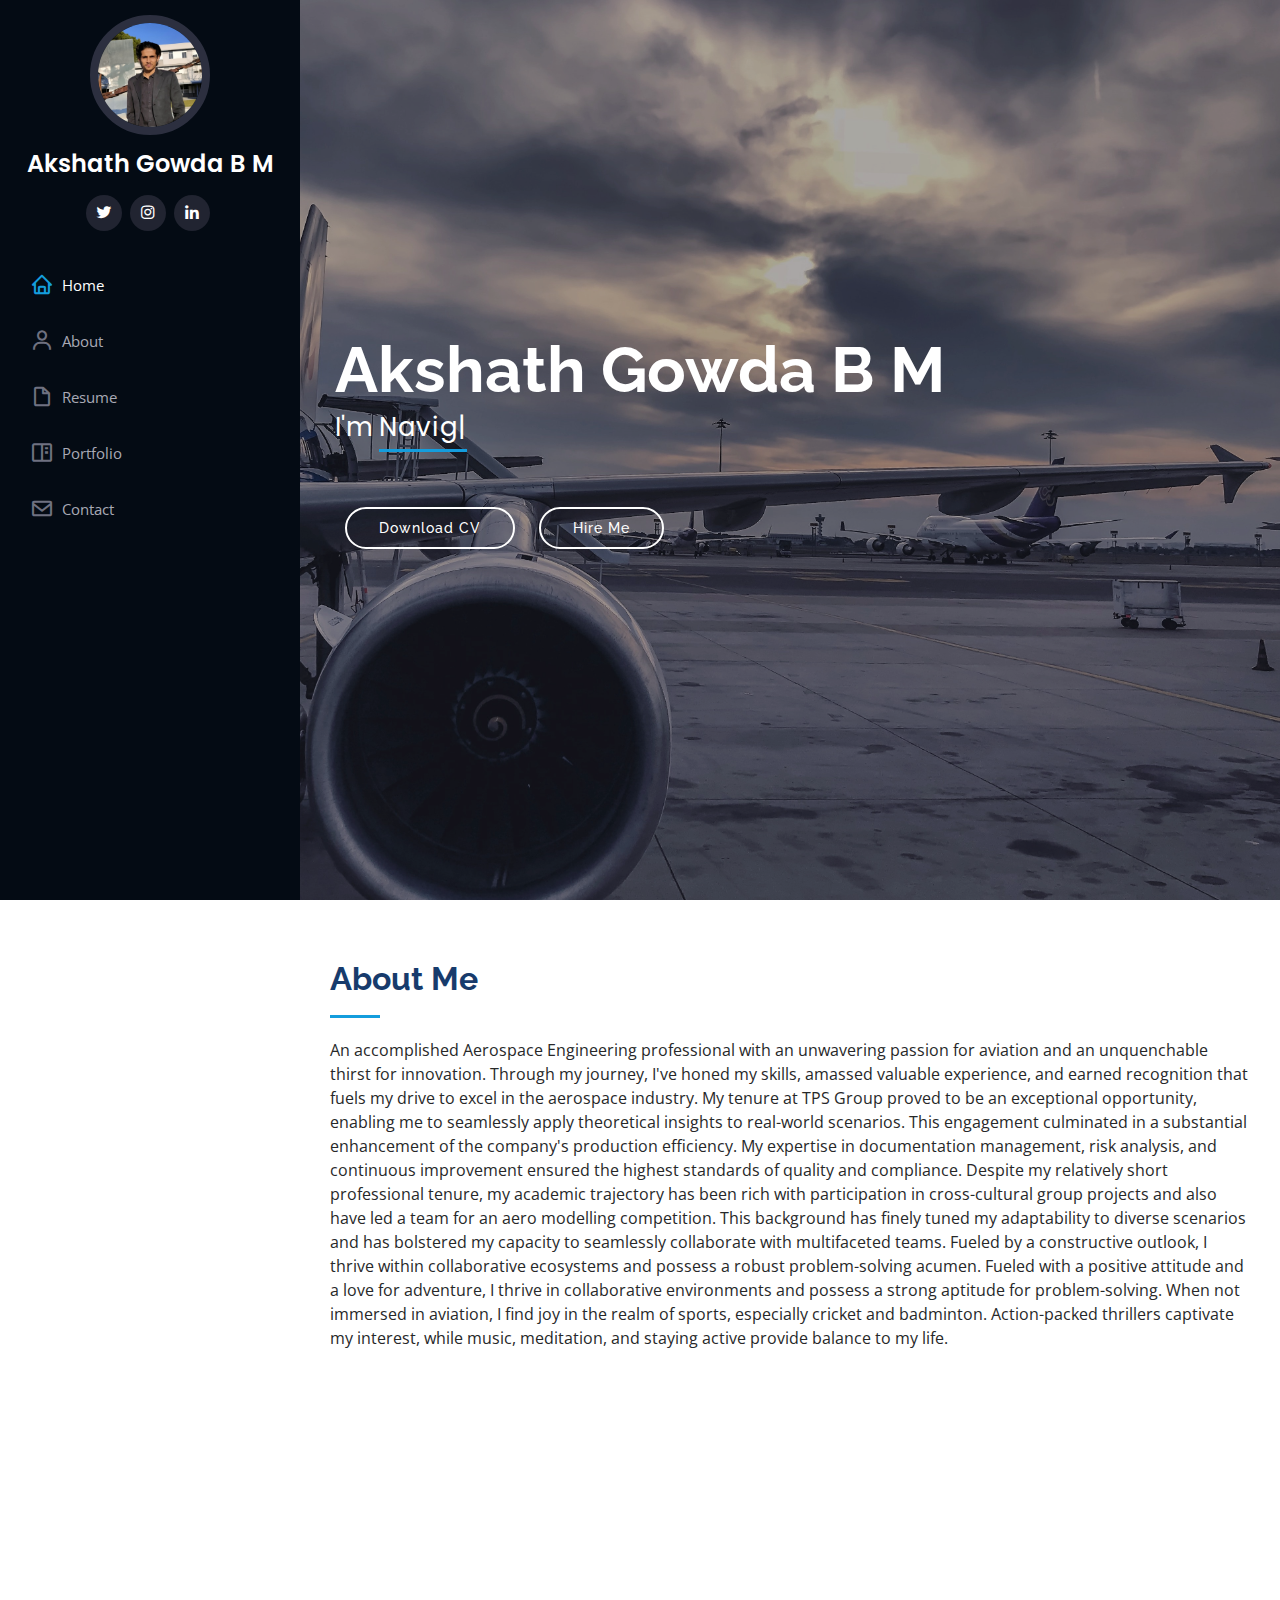
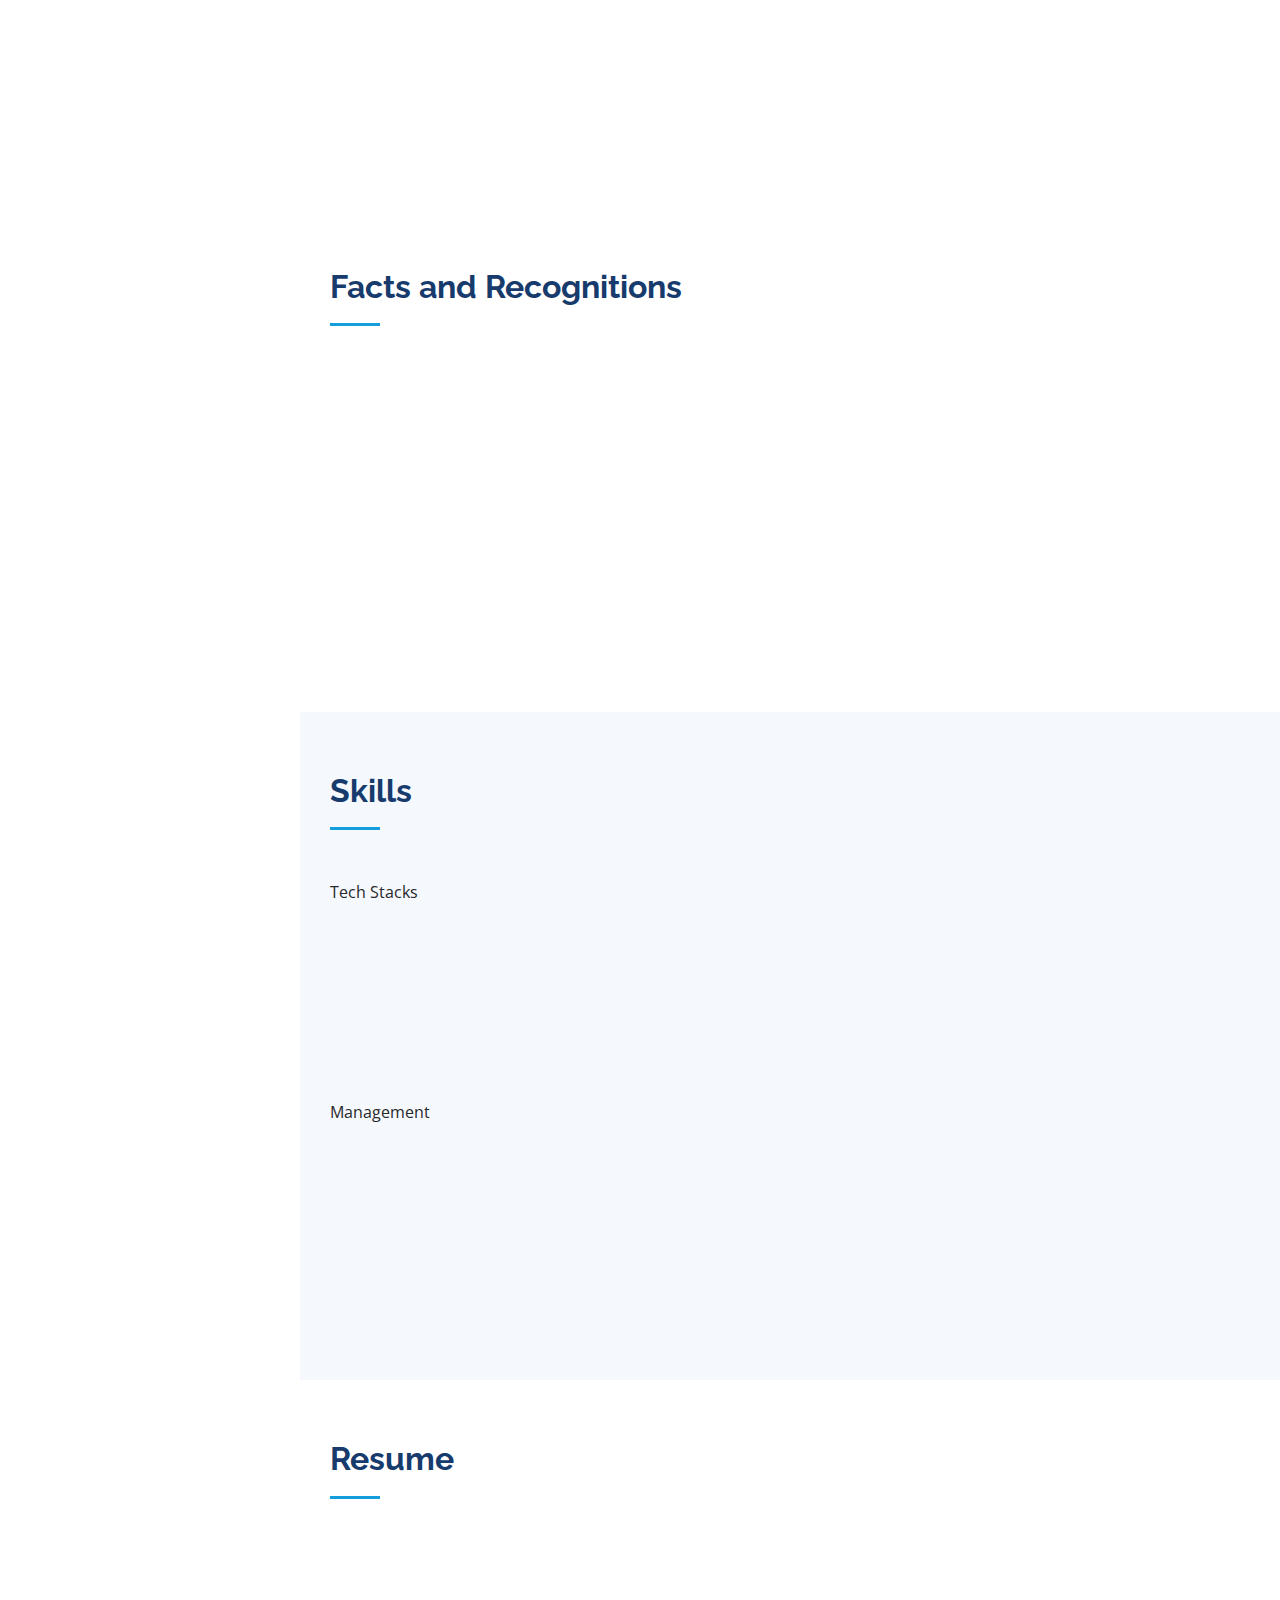
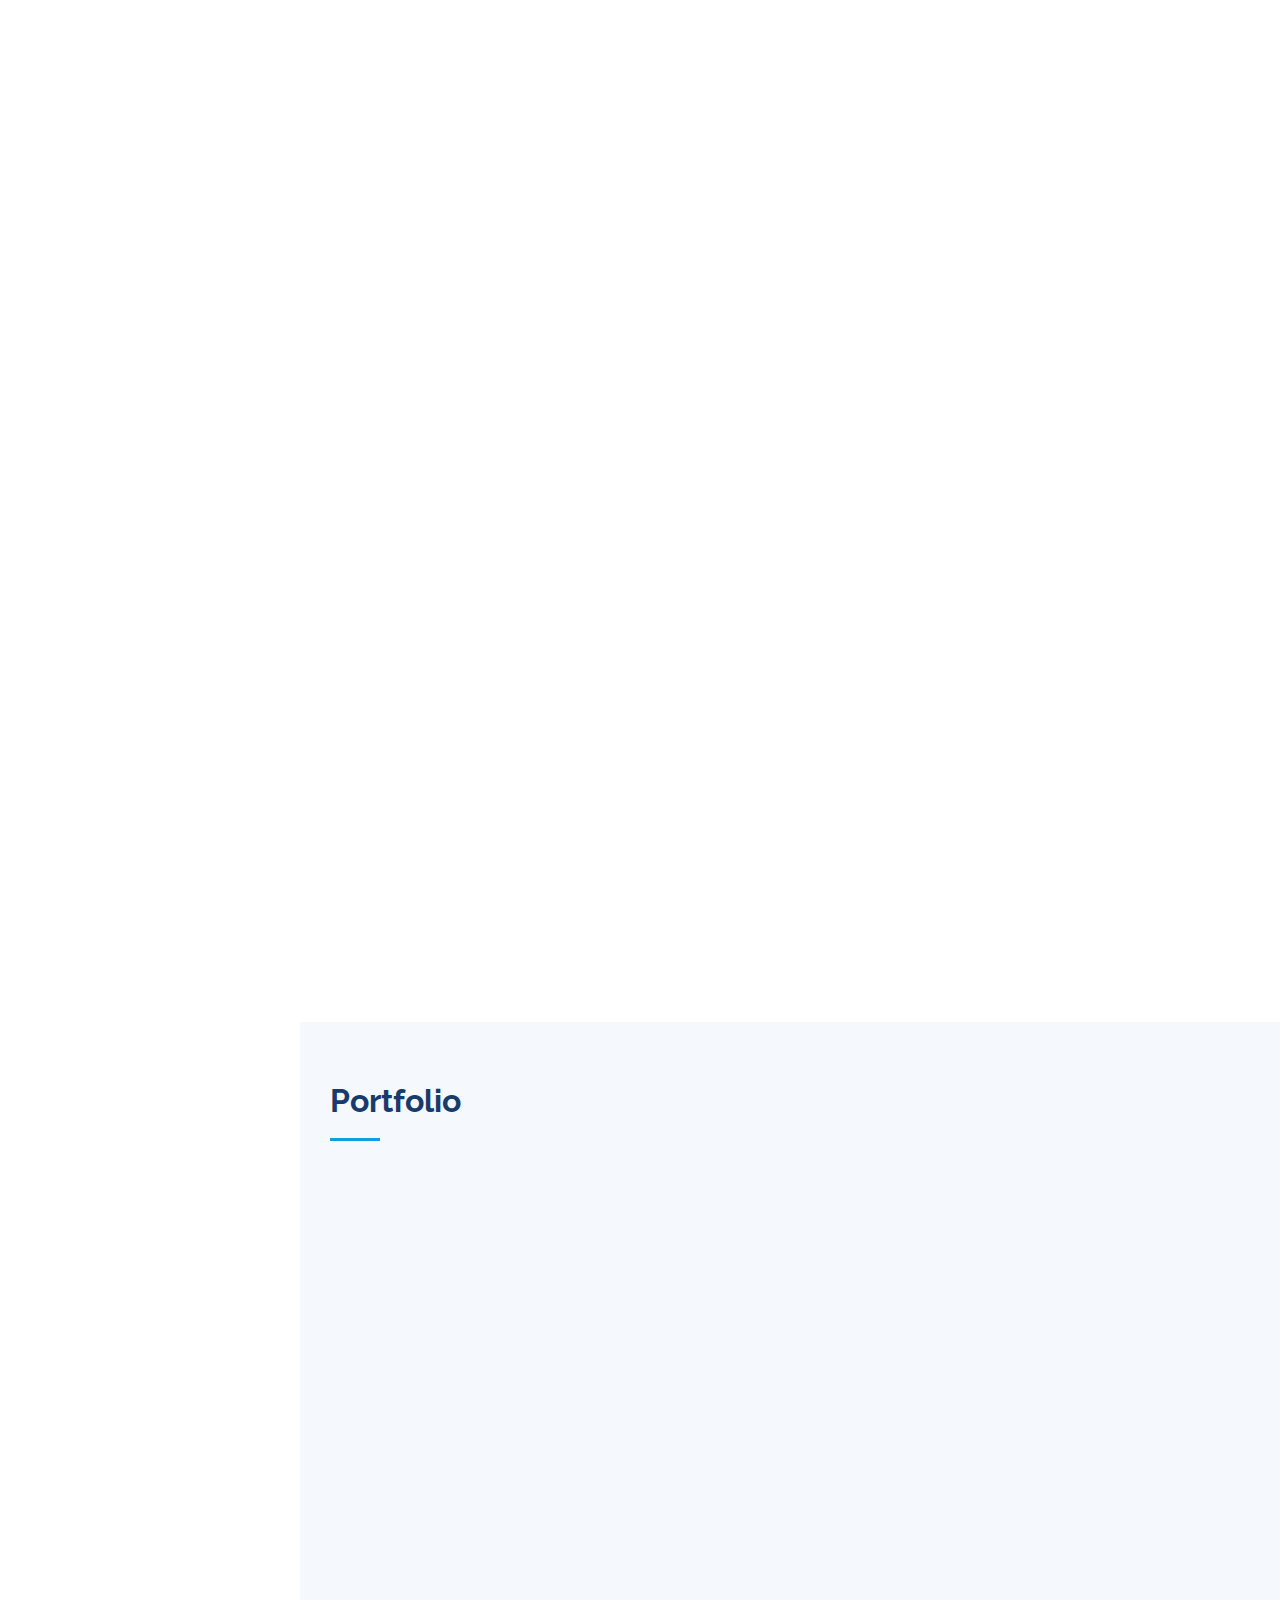
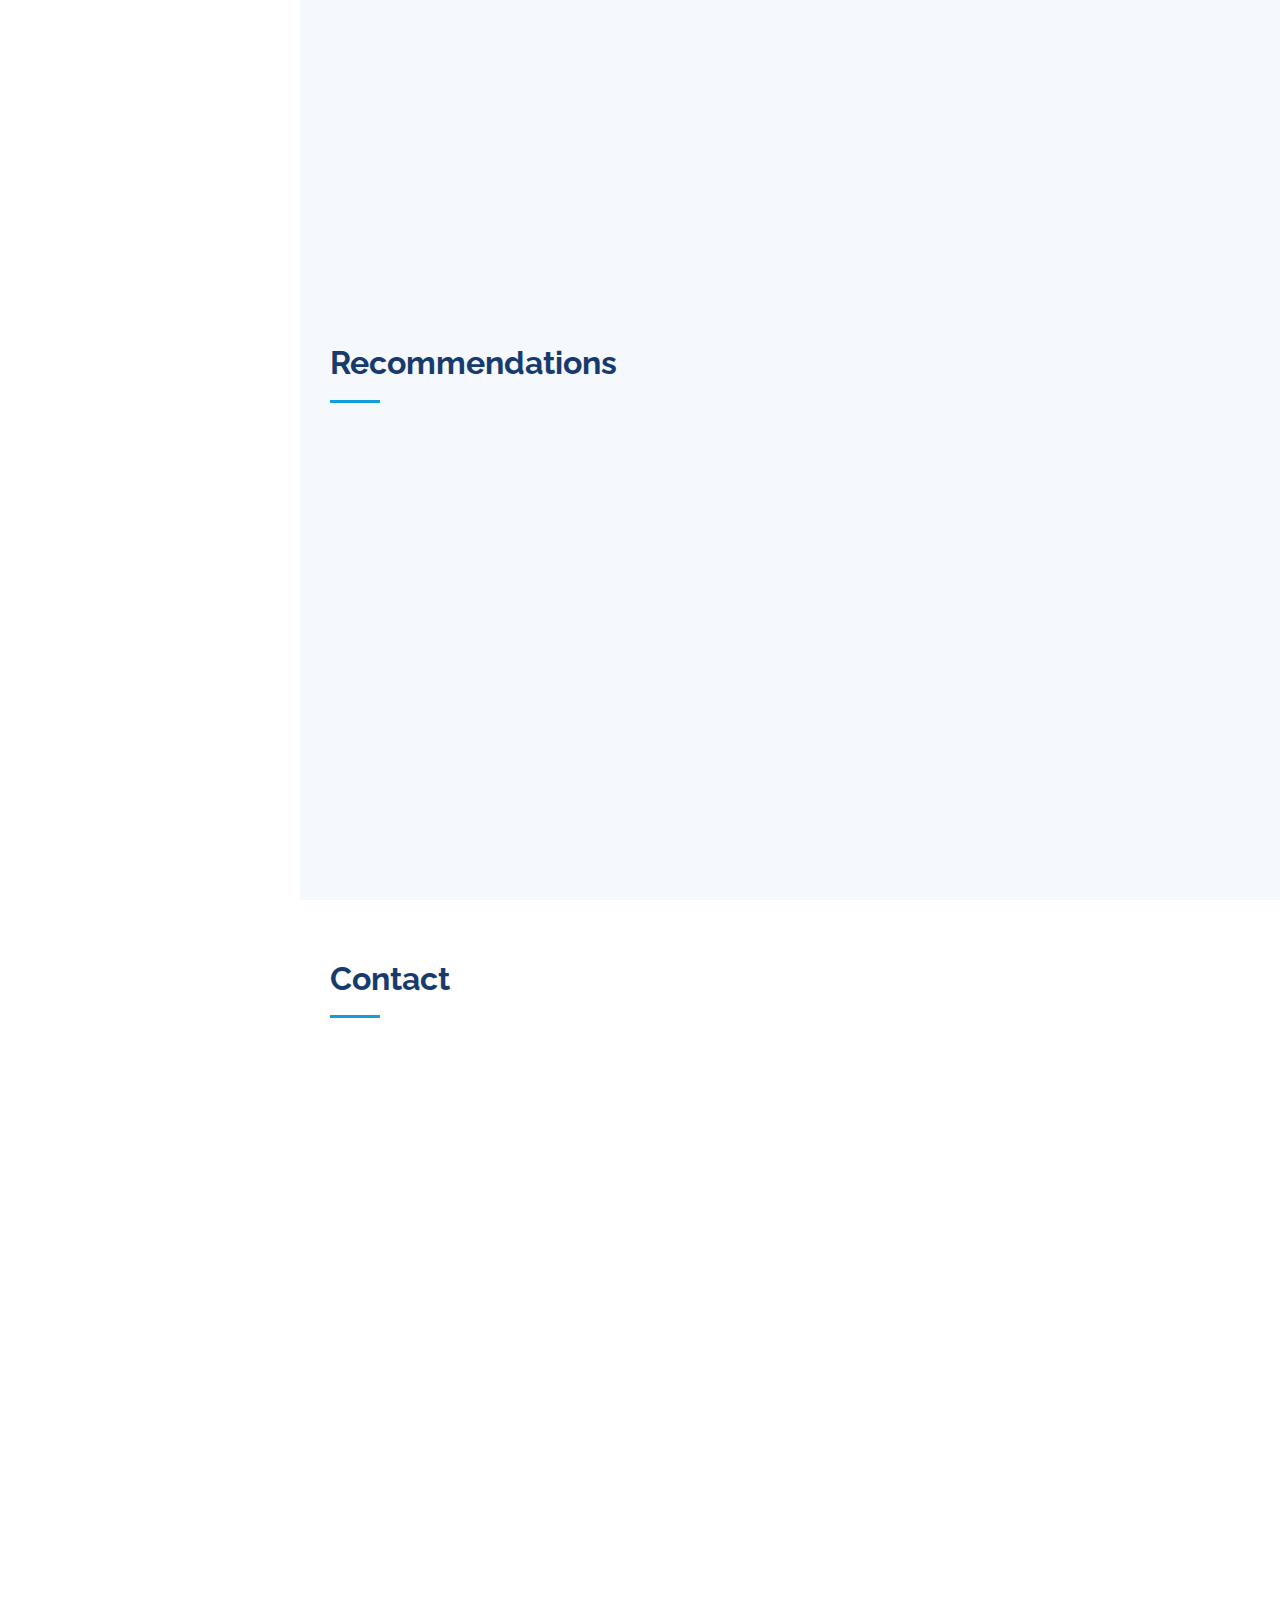
==== index.html @ 52403d77 "initial commit V1.0" ====
<!DOCTYPE html>
<html lang="en">

<head>
  <meta charset="utf-8">
  <meta content="width=device-width, initial-scale=1.0" name="viewport">

  <title>Portfolio- Index</title>
  <meta content="" name="description">
  <meta content="" name="keywords">

  <!-- Favicons -->
  <link href="assets/img/favicon.png" rel="icon">
  <link href="assets/img/apple-touch-icon.png" rel="apple-touch-icon">

  <!-- Google Fonts -->
  <link href="https://fonts.googleapis.com/css?family=Open+Sans:300,300i,400,400i,600,600i,700,700i|Raleway:300,300i,400,400i,500,500i,600,600i,700,700i|Poppins:300,300i,400,400i,500,500i,600,600i,700,700i" rel="stylesheet">

  <!-- Vendor CSS Files -->
  <link href="assets/vendor/aos/aos.css" rel="stylesheet">
  <link href="assets/vendor/bootstrap/css/bootstrap.min.css" rel="stylesheet">
  <link href="assets/vendor/bootstrap-icons/bootstrap-icons.css" rel="stylesheet">
  <link href="assets/vendor/boxicons/css/boxicons.min.css" rel="stylesheet">
  <link href="assets/vendor/glightbox/css/glightbox.min.css" rel="stylesheet">
  <link href="assets/vendor/swiper/swiper-bundle.min.css" rel="stylesheet">

  <!-- Template Main CSS File -->
  <link href="assets/css/style.css" rel="stylesheet">

  <!-- =======================================================
  * Template Name: iPortfolio
  * Updated: Jul 27 2023 with Bootstrap v5.3.1
  * Template URL: https://bootstrapmade.com/iportfolio-bootstrap-portfolio-websites-template/
  * Author: BootstrapMade.com
  * License: https://bootstrapmade.com/license/
  ======================================================== -->
</head>

<body>

  <!-- ======= Mobile nav toggle button ======= -->
  <i class="bi bi-list mobile-nav-toggle d-xl-none"></i>

  <!-- ======= Header ======= -->
  <header id="header">
    <div class="d-flex flex-column">

      <div class="profile">
        <img src="assets/img/profile-img.jpg" alt="" class="img-fluid rounded-circle">
        <h1 class="text-light"><a href="index.html">Akshath Gowda B M</a></h1>
        <div class="social-links mt-3 text-center">
          <a href="https://twitter.com/AkshathBm?t=vhSZ04j5Y6ENeAs8-fcdGQ&s=08" class="twitter"><i class="bx bxl-twitter"></i></a>
          <!-- <a href="#" class="facebook"><i class="bx bxl-facebook"></i></a> -->
          <a href="https://instagram.com/akshath_gowda.b.m?utm_source=qr&igshid=MzNlNGNkZWQ4Mg%3D%3D" class="instagram"><i class="bx bxl-instagram"></i></a>
          <!-- <a href="#" class="google-plus"><i class="bx bxl-skype"></i></a> -->
          <a href="https://www.linkedin.com/in/akshath-gowda-banugundi-manjunatha/" class="linkedin"><i class="bx bxl-linkedin"></i></a>
        </div>
      </div>

      <nav id="navbar" class="nav-menu navbar">
        <ul>
          <li><a href="#hero" class="nav-link scrollto active"><i class="bx bx-home"></i> <span>Home</span></a></li>
          <li><a href="#about" class="nav-link scrollto"><i class="bx bx-user"></i> <span>About</span></a></li>
          <li><a href="#resume" class="nav-link scrollto"><i class="bx bx-file-blank"></i> <span>Resume</span></a></li>
          <li><a href="#portfolio" class="nav-link scrollto"><i class="bx bx-book-content"></i> <span>Portfolio</span></a></li>
          <!-- <li><a href="#services" class="nav-link scrollto"><i class="bx bx-server"></i> <span>Services</span></a></li> -->
          <li><a href="#contact" class="nav-link scrollto"><i class="bx bx-envelope"></i> <span>Contact</span></a></li>
        </ul>
      </nav><!-- .nav-menu -->
    </div>
  </header><!-- End Header -->

  <!-- ======= Hero Section ======= -->
  <section id="hero" class="d-flex flex-column justify-content-center align-items-center">
    <div class="hero-container" data-aos="fade-in">
      <h1>Akshath Gowda B M</h1>
      <p>I'm <span class="typed" data-typed-items="Navigating the Skies of Aerospace Excellence"></span></p>
      <a href="#contact" class="about-btn scrollto">Download CV</a> <a href="#contact" class="about-btn scrollto">Hire Me</a> 
    </div>
  </section><!-- End Hero -->

  <main id="main">

    <!-- ======= About Section ======= -->
    <section id="about" class="about">
      <div class="container">

        <div class="section-title">
          <h2>About Me</h2>
          <p>An accomplished Aerospace Engineering professional with an unwavering passion for aviation and an unquenchable thirst for innovation. Through my journey, I've honed my skills, amassed valuable experience, and earned recognition that fuels my drive to excel in the aerospace industry.
My tenure at TPS Group proved to be an exceptional opportunity, enabling me to seamlessly apply theoretical insights to real-world scenarios. This engagement culminated in a substantial enhancement of the company's production efficiency. My expertise in documentation management, risk analysis, and continuous improvement ensured the highest standards of quality and compliance.
Despite my relatively short professional tenure, my academic trajectory has been rich with participation in cross-cultural group projects and also have led a team for an aero modelling competition. This background has finely tuned my adaptability to diverse scenarios and has bolstered my capacity to seamlessly collaborate with multifaceted teams. 
Fueled by a constructive outlook, I thrive within collaborative ecosystems and possess a robust problem-solving acumen. 
Fueled with a positive attitude and a love for adventure, I thrive in collaborative environments and possess a strong aptitude for problem-solving. When not immersed in aviation, I find joy in the realm of sports, especially cricket and badminton. Action-packed thrillers captivate my interest, while music, meditation, and staying active provide balance to my life. 
</p>
        </div>

        <div class="row">
          <div class="col-lg-4" data-aos="fade-right">
            <img src="assets/img/profile-img.jpg" class="img-fluid" alt="">
          </div>
          <div class="col-lg-8 pt-4 pt-lg-0 content" data-aos="fade-left">
            <h3>Personal Details.</h3>
            <p class="fst-italic">

            </p>
            <div class="row">
              <div class="col-lg-6">
                <ul>
                  <li><i class="bi bi-chevron-right"></i> <strong>Birthday:</strong> <span>18/08/1997</span></li>
                  <li><i class="bi bi-chevron-right"></i> <strong>LinkedIn:</strong> <span>https://www.linkedin.com/in/akshath-gowda-banugundi-manjunatha/</span></li>
                  <li><i class="bi bi-chevron-right"></i> <strong>Phone:</strong> <span>+33 (0)603823259,+91 9663110053 </span></li>
                  <li><i class="bi bi-chevron-right"></i> <strong>City:</strong> <span>Toulouse, France</span></li>
                </ul>
              </div>
              <div class="col-lg-6">
                <ul>
                  <li><i class="bi bi-chevron-right"></i> <strong>Age:</strong> <span>26</span></li>
                  <li><i class="bi bi-chevron-right"></i> <strong>Degree:</strong> <span>Masters – International Air Transport Operations Management</span></li>
                  <li><i class="bi bi-chevron-right"></i> <strong>Email:</strong> <span>Akshath.gowda18@gmail.com</span></li>
                  <li><i class="bi bi-chevron-right"></i> <strong>Looking for openings:</strong> <span>Available</span></li>
                </ul>
              </div>
            </div>
            <p>
              I'm excited to connect with fellow aviation enthusiasts, innovators, and collaborators. Let's embark on a journey to explore opportunities, share insights, and navigate the limitless skies of aerospace excellence together. Feel free to reach out – I'm eager to connect and discover the possibilities!
            </p>
          </div>
        </div>

      </div>
    </section><!-- End About Section -->

    <!-- ======= Facts Section ======= -->
    <section id="facts" class="facts">
      <div class="container">

        <div class="section-title">
          <h2>Facts and Recognitions</h2>
          <!-- <p>Magnam dolores commodi suscipit. Necessitatibus eius consequatur ex aliquid fuga eum quidem. Sit sint consectetur velit. Quisquam quos quisquam cupiditate. Et nemo qui impedit suscipit alias ea. Quia fugiat sit in iste officiis commodi quidem hic quas.</p> -->
        </div>

        <div class="row no-gutters">

          <div class="col-lg-3 col-md-6 d-md-flex align-items-md-stretch" data-aos="fade-up">
            <div class="count-box">
              <!-- <i class="bi bi-emoji-smile"></i> -->
              <!-- <span data-purecounter-start=" " data-purecounter-end=" " data-purecounter-duration="1" class="purecounter"></span> -->
              <p> Participated in <strong>2</strong> aeromodelling competitions</p>
            </div>
          </div>

          <div class="col-lg-3 col-md-6 d-md-flex align-items-md-stretch" data-aos="fade-up" data-aos-delay="100">
            <div class="count-box">
              <!-- <i class="bi bi-journal-richtext"></i> -->
              <!-- <span data-purecounter-start="0" data-purecounter-end="521" data-purecounter-duration="1" class="purecounter"></span> -->
              <p>The <strong>first team</strong> in our university to build and fly an IC engine powered RC plane conducted by SAE INDIA Bangalore Section</p>
            </div>
          </div>

          <div class="col-lg-3 col-md-6 d-md-flex align-items-md-stretch" data-aos="fade-up" data-aos-delay="200">
            <div class="count-box">
              <!-- <i class="bi bi-headset"></i> -->
              <!-- <span data-purecounter-start="0" data-purecounter-end="1453" data-purecounter-duration="1" class="purecounter"></span> -->
              <p><strong>GIFAS-ENAC</strong> Scholarship Awardee</p>
            </div>
          </div>

          <div class="col-lg-3 col-md-6 d-md-flex align-items-md-stretch" data-aos="fade-up" data-aos-delay="300">
            <div class="count-box">
              <!-- <i class="bi bi-people"></i> -->
              <!-- <span data-purecounter-start="0" data-purecounter-end="32" data-purecounter-duration="1" class="purecounter"></span> -->
              <p>Member of <strong>SAE Club</strong> , Bangalore section.</p>
            </div>
          </div>

        </div>

      </div>
    </section><!-- End Facts Section -->

    <!-- ======= Skills Section ======= -->
    <section id="skills" class="skills section-bg">
      <div class="container">

        <div class="section-title">
          <h2>Skills</h2>
          <!-- <p>Magnam dolores commodi suscipit. Necessitatibus eius consequatur ex aliquid fuga eum quidem. Sit sint consectetur velit. Quisquam quos quisquam cupiditate. Et nemo qui impedit suscipit alias ea. Quia fugiat sit in iste officiis commodi quidem hic quas.</p> -->
        </div>

        <div class="row skills-content">
          <p>Tech Stacks</p>

          <div class="col-lg-6" data-aos="fade-up">

            <div class="progress">
              <span class="skill">MS Office & Excel  <i class="val">100%</i></span>
              <div class="progress-bar-wrap">
                <div class="progress-bar" role="progressbar" aria-valuenow="100" aria-valuemin="0" aria-valuemax="100"></div>
              </div>
            </div>

            <div class="progress">
              <span class="skill">SQL  <i class="val">75%</i></span>
              <div class="progress-bar-wrap">
                <div class="progress-bar" role="progressbar" aria-valuenow="75" aria-valuemin="0" aria-valuemax="100"></div>
              </div>
            </div>

            <div class="progress">
              <span class="skill">Jira  <i class="val">75%</i></span>
              <div class="progress-bar-wrap">
                <div class="progress-bar" role="progressbar" aria-valuenow="75" aria-valuemin="0" aria-valuemax="100"></div>
              </div>
            </div>
            

          </div>

          <div class="col-lg-6" data-aos="fade-up" data-aos-delay="100">

            <div class="progress">
              <span class="skill">Catia V5  <i class="val">80%</i></span>
              <div class="progress-bar-wrap">
                <div class="progress-bar" role="progressbar" aria-valuenow="80" aria-valuemin="0" aria-valuemax="100"></div>
              </div>
            </div>

            <div class="progress">
              <span class="skill">Power BI  <i class="val">75%</i></span>
              <div class="progress-bar-wrap">
                <div class="progress-bar" role="progressbar" aria-valuenow="75" aria-valuemin="0" aria-valuemax="100"></div>
              </div>
            </div>

            <div class="progress">
              <span class="skill">G Suite <i class="val">80%</i></span>
              <div class="progress-bar-wrap">
                <div class="progress-bar" role="progressbar" aria-valuenow="80" aria-valuemin="0" aria-valuemax="100"></div>
              </div>
            </div>

          </div>

        </div>
        <div class="row skills-content">
          <p>Management</p>
          <div class="col-lg-6" data-aos="fade-up" data-aos-delay="100">
          <div class="progress">
            <span class="skill">Production Management  <i class="val">80%</i></span>
            <div class="progress-bar-wrap">
              <div class="progress-bar" role="progressbar" aria-valuenow="80" aria-valuemin="0" aria-valuemax="100"></div>
            </div>
          </div>

          <div class="progress">
            <span class="skill">Project Management   <i class="val">75%</i></span>
            <div class="progress-bar-wrap">
              <div class="progress-bar" role="progressbar" aria-valuenow="75" aria-valuemin="0" aria-valuemax="100"></div>
            </div>
          </div>

          <div class="progress">
            <span class="skill">Quality Management   <i class="val">75%</i></span>
            <div class="progress-bar-wrap">
              <div class="progress-bar" role="progressbar" aria-valuenow="75" aria-valuemin="0" aria-valuemax="100"></div>
            </div>
          </div>
        </div>
          <div class="col-lg-6" data-aos="fade-up" data-aos-delay="100">

            <div class="progress">
              <span class="skill">Teamwork & leadership   <i class="val">80%</i></span>
              <div class="progress-bar-wrap">
                <div class="progress-bar" role="progressbar" aria-valuenow="80" aria-valuemin="0" aria-valuemax="100"></div>
              </div>
            </div>

            <div class="progress">
              <span class="skill">Time management  <i class="val">75%</i></span>
              <div class="progress-bar-wrap">
                <div class="progress-bar" role="progressbar" aria-valuenow="75" aria-valuemin="0" aria-valuemax="100"></div>
              </div>
            </div>

            <div class="progress">
              <span class="skill">Adaptable  <i class="val">80%</i></span>
              <div class="progress-bar-wrap">
                <div class="progress-bar" role="progressbar" aria-valuenow="80" aria-valuemin="0" aria-valuemax="100"></div>
              </div>
            </div>

          </div>


        </div>


      </div>
    </section><!-- End Skills Section -->

    <!-- ======= Resume Section ======= -->
    <section id="resume" class="resume">
      <div class="container">

        <div class="section-title">
          <h2>Resume</h2>
          <!-- <p>Magnam dolores commodi suscipit. Necessitatibus eius consequatur ex aliquid fuga eum quidem. Sit sint consectetur velit. Quisquam quos quisquam cupiditate. Et nemo qui impedit suscipit alias ea. Quia fugiat sit in iste officiis commodi quidem hic quas.</p> -->
        </div>

        <div class="row">
          <div class="col-lg-6" data-aos="fade-up">
            <h3 class="resume-title">Sumary</h3>
            <div class="resume-item pb-0">
              <h4>Akshath Gowda B M</h4>
              <p><em>Enthusiastic Aerospace Engineering professional with a focus on air transport operations management and aircraft certification. Actively looking for a permanent role starting immediately in the domain of Aviation at an airline or aviation organization.</em></p>
              <ul>
                <li>Toulouse, France</li>
                <li>+33 (0)603823259,+91 9663110053</li>
                <li>Akshath.gowda18@gmail.com</li>
              </ul>
            </div>

            <h3 class="resume-title">Education</h3>
            <div class="resume-item">
              <h4>MSc in International Air Transport Operations Management </h4>
              <h5>10/2020 - 04/2023</h5>
              <p><em>École Nationale de L'Aviation Civile , Toulouse, France</em></p>
              <p>Aircraft Certiﬁcation,Airline Strategy,Flight Operations & Optimization,Airline Strategy,Project Management,Airline Quality Maintenance,Air Transport Economics and Finance  </p>
            </div>
            <div class="resume-item">
              <h4>Bachelor of Technology in Aerospace Engineering </h4>
              <h5>08/2015 - 06/2019</h5>
              <p><em>Jain University, India</em></p>
              <!-- <p>Qui deserunt veniam. Et sed aliquam labore tempore sed quisquam iusto autem sit. Ea vero voluptatum qui ut dignissimos deleniti nerada porti sand markend</p> -->
            </div>
           
          </div>
          <div class="col-lg-6" data-aos="fade-up" data-aos-delay="100">
            <h3 class="resume-title">Professional Experience</h3>
            <div class="resume-item">
              <h4>Production & Logistics intern (POA IT.21G.0069 - EASA part 21G) </h4>
              <h5>09/2022 - 03/2023</h5>
              <p><em>TPS Group,Biella, Italy </em></p>
              <p><em>Skills:  Documentation Management, Continuous Improvement, Compliance Monitoring, Risk Analysis.  </em></p>
              <ul>
                <li>Developed the production process dossier for adding 2 new production process, for improving the operational capability of the Production Organization. </li>
                <li>Improved the workﬂow eﬃciency of the production documents by more than 30% for better traceability of the work done on the product. </li>
                <li>Performed the First Article Inspection (FAI) to ensure the products meet the required quality standards (Quality Inspection). </li>
                <li>Development of production technical documents (Job card, Work order, Production order). Preparation of product release certiﬁcate (Declaration of Conformity, EASA Form 1). </li>
              </ul>
            </div>
            <div class="resume-item">
              <h4>Apprenticeship on ALH Structural Assembly </h4>
              <h5>2017 - 2018</h5>
              <p><em>Hindustan Aeronautics Limited (HAL), Bangalore, India </em></p>
              <p><em>Skills:  Structural assembly, Time Management, Engineering drawing.   </em></p>
              <ul>
                <li>Performed the assembly of helicopter components including riveting, drilling, and bonding of various panels. </li>
                <li>Worked with diﬀerent types of fasteners using special instruments and pneumatic tools. </li>
                <!-- <li>Recommended and consulted with clients on the most appropriate graphic design</li> -->
                <!-- <li>Created 4+ design presentations and proposals a month for clients and account managers</li> -->
              </ul>
            </div>
          </div>
        </div>

      </div>
    </section><!-- End Resume Section -->

    <!-- ======= Portfolio Section ======= -->
    <section id="portfolio" class="portfolio section-bg">
      <div class="container">

        <div class="section-title">
          <h2>Portfolio</h2>
          <!-- <p>Magnam dolores commodi suscipit. Necessitatibus eius consequatur ex aliquid fuga eum quidem. Sit sint consectetur velit. Quisquam quos quisquam cupiditate. Et nemo qui impedit suscipit alias ea. Quia fugiat sit in iste officiis commodi quidem hic quas.</p> -->
        </div>

        <div class="row" data-aos="fade-up">
          <div class="col-lg-12 d-flex justify-content-center">
            <ul id="portfolio-flters">
              <li data-filter="*" class="filter-active">All</li>
              <li data-filter=".filter-app">Aircraft Certiﬁcation</li>
              <li data-filter=".filter-card">Airport & Flight Operations Project</li>
              <li data-filter=".filter-web">Project Management</li>
              <li data-filter=".filter-web2">BTech Project</li>
            </ul>
          </div>
        </div>

        <div class="row portfolio-container" data-aos="fade-up" data-aos-delay="100">

          <div class="col-lg-4 col-md-6 portfolio-item filter-app">
            <div class="portfolio-wrap">
              <img src="assets/img/portfolio/portfolio-1.jpg" class="img-fluid" alt="">
              <div class="portfolio-links">
                <a href="assets/img/portfolio/portfolio-1.jpg" data-gallery="portfolioGallery" class="portfolio-lightbox" title="Aircraft Certiﬁcation"><i class="bx bx-plus"></i></a>
                <a href="portfolio-details1.html" title="More Details"><i class="bx bx-link"></i></a>
              </div>
            </div>
          </div>

          <div class="col-lg-4 col-md-6 portfolio-item filter-card">
            <div class="portfolio-wrap">
              <img src="assets/img/portfolio/portfolio-2.jpg" class="img-fluid" alt="">
              <div class="portfolio-links">
                <a href="assets/img/portfolio/portfolio-2.jpg" data-gallery="portfolioGallery" class="portfolio-lightbox" title="Airport & Flight Operations Project"><i class="bx bx-plus"></i></a>
                <a href="portfolio-details2.html" title="More Details"><i class="bx bx-link"></i></a>
              </div>
            </div>
          </div>

          <div class="col-lg-4 col-md-6 portfolio-item filter-card">
            <div class="portfolio-wrap">
              <img src="assets/img/portfolio/portfolio-3.jpg" class="img-fluid" alt="">
              <div class="portfolio-links">
                <a href="assets/img/portfolio/portfolio-3.jpg" data-gallery="portfolioGallery" class="portfolio-lightbox" title="Airport & Flight Operations Project"><i class="bx bx-plus"></i></a>
                <a href="portfolio-details3.html" title="More Details"><i class="bx bx-link"></i></a>
              </div>
            </div>
          </div>

          <div class="col-lg-4 col-md-6 portfolio-item filter-web">
            <div class="portfolio-wrap">
              <img src="assets/img/portfolio/portfolio-4.jpg" class="img-fluid" alt="">
              <div class="portfolio-links">
                <a href="assets/img/portfolio/portfolio-4.jpg" data-gallery="portfolioGallery" class="portfolio-lightbox" title="Project Management"><i class="bx bx-plus"></i></a>
                <a href="portfolio-details4.html" title="More Details"><i class="bx bx-link"></i></a>
              </div>
            </div>
          </div>

          <div class="col-lg-4 col-md-6 portfolio-item filter-web2">
            <div class="portfolio-wrap">
              <img src="assets/img/portfolio/portfolio-5.jpg" class="img-fluid" alt="">
              <div class="portfolio-links">
                <a href="assets/img/portfolio/portfolio-5.jpg" data-gallery="portfolioGallery" class="portfolio-lightbox" title="BTech Project"><i class="bx bx-plus"></i></a>
                <a href="portfolio-details5.html" title="More Details"><i class="bx bx-link"></i></a>
              </div>
            </div>
          </div>

          <!-- <div class="col-lg-4 col-md-6 portfolio-item filter-app">
            <div class="portfolio-wrap">
              <img src="assets/img/portfolio/portfolio-6.jpg" class="img-fluid" alt="">
              <div class="portfolio-links">
                <a href="assets/img/portfolio/portfolio-6.jpg" data-gallery="portfolioGallery" class="portfolio-lightbox" title="App 3"><i class="bx bx-plus"></i></a>
                <a href="portfolio-details.html" title="More Details"><i class="bx bx-link"></i></a>
              </div>
            </div>
          </div>

          <div class="col-lg-4 col-md-6 portfolio-item filter-card">
            <div class="portfolio-wrap">
              <img src="assets/img/portfolio/portfolio-7.jpg" class="img-fluid" alt="">
              <div class="portfolio-links">
                <a href="assets/img/portfolio/portfolio-7.jpg" data-gallery="portfolioGallery" class="portfolio-lightbox" title="Card 1"><i class="bx bx-plus"></i></a>
                <a href="portfolio-details.html" title="More Details"><i class="bx bx-link"></i></a>
              </div>
            </div>
          </div>

          <div class="col-lg-4 col-md-6 portfolio-item filter-card">
            <div class="portfolio-wrap">
              <img src="assets/img/portfolio/portfolio-8.jpg" class="img-fluid" alt="">
              <div class="portfolio-links">
                <a href="assets/img/portfolio/portfolio-8.jpg" data-gallery="portfolioGallery" class="portfolio-lightbox" title="Card 3"><i class="bx bx-plus"></i></a>
                <a href="portfolio-details.html" title="More Details"><i class="bx bx-link"></i></a>
              </div>
            </div>
          </div>

          <div class="col-lg-4 col-md-6 portfolio-item filter-web">
            <div class="portfolio-wrap">
              <img src="assets/img/portfolio/portfolio-9.jpg" class="img-fluid" alt="">
              <div class="portfolio-links">
                <a href="assets/img/portfolio/portfolio-9.jpg" data-gallery="portfolioGallery" class="portfolio-lightbox" title="Web 3"><i class="bx bx-plus"></i></a>
                <a href="portfolio-details.html" title="More Details"><i class="bx bx-link"></i></a>
              </div>
            </div>
          </div> -->

        </div>

      </div>
    </section><!-- End Portfolio Section -->


    <!-- ======= Testimonials Section ======= -->
    <section id="testimonials" class="testimonials section-bg">
      <div class="container">

        <div class="section-title">
          <h2>Recommendations</h2>
          <!-- <p>Magnam dolores commodi suscipit. Necessitatibus eius consequatur ex aliquid fuga eum quidem. Sit sint consectetur velit. Quisquam quos quisquam cupiditate. Et nemo qui impedit suscipit alias ea. Quia fugiat sit in iste officiis commodi quidem hic quas.</p> -->
        </div>

        <div class="testimonials-slider swiper" data-aos="fade-up" data-aos-delay="1000">
          <div class="swiper-wrapper">

            <div class="swiper-slide">
              <div class="testimonial-item" data-aos="fade-up">
                <p>
                  <i class="bx bxs-quote-alt-left quote-icon-left"></i>
                  He works diligently, as an individual and also in a group. He is a student with self-reliance and good levels of self-confidence.
                  <i class="bx bxs-quote-alt-right quote-icon-right"></i>
                </p>
                <!-- <img src="assets/img/testimonials/testimonials-1.jpg" class="testimonial-img" alt=""> -->
                <h3>Dr. P.A. Aswatha Narayana</h3>
                <h4>Former professor at International Institute for Aerospace Engineering and Management (IIAEM), Jain University.</h4>
              </div>
            </div><!-- End testimonial item -->

            <div class="swiper-slide">
              <div class="testimonial-item" data-aos="fade-up" data-aos-delay="1000">
                <p>
                  <i class="bx bxs-quote-alt-left quote-icon-left"></i>
                 Possess good communication skills, leadership qualities, is disciplined and knows the value of time. He is capable of fulfilling his duties as an individual as well as on a team basis, is highly motivated and driven by a need to succeed.
                  <i class="bx bxs-quote-alt-right quote-icon-right"></i>
                </p>
                <!-- <img src="assets/img/testimonials/testimonials-2.jpg" class="testimonial-img" alt=""> -->
                <h3>K. S. Vishwanath Vashisht</h3>
                <h4>B.E., M.Tech, MIET, (Ph.D),
                  Professor, IIAEM, Jain University.
                  </h4>
              </div>
            </div><!-- End testimonial item -->

          </div>
          <!-- <div class="swiper-pagination"></div> -->
        </div>

      </div>
    </section><!-- End Testimonials Section -->

    <!-- ======= Contact Section ======= -->
    <section id="contact" class="contact">
      <div class="container">

        <div class="section-title">
          <h2>Contact</h2>
          <!-- <p>Magnam dolores commodi suscipit. Necessitatibus eius consequatur ex aliquid fuga eum quidem. Sit sint consectetur velit. Quisquam quos quisquam cupiditate. Et nemo qui impedit suscipit alias ea. Quia fugiat sit in iste officiis commodi quidem hic quas.</p> -->
        </div>

        <div class="row" data-aos="fade-in">

          <div class="col-lg-5 d-flex align-items-stretch">
            <div class="info">
              <div class="address">
                <i class="bi bi-geo-alt"></i>
                <h4>Location:</h4>
                <p>Toulouse, France</p>
              </div>

              <div class="email">
                <i class="bi bi-envelope"></i>
                <h4>Email:</h4>
                <p>Akshath.gowda18@gmail.com</p>
              </div>

              <div class="phone">
                <i class="bi bi-phone"></i>
                <h4>Call:</h4>
                <p>+33 (0)603823259,+91 9663110053</p>
              </div>

              <iframe src="https://www.google.com/maps/embed?pb=!1m18!1m12!1m3!1d184914.3086574958!2d1.2680346303978502!3d43.60058487628371!2m3!1f0!2f0!3f0!3m2!1i1024!2i768!4f13.1!3m3!1m2!1s0x12aebb6fec7552ff%3A0x406f69c2f411030!2sToulouse%2C%20France!5e0!3m2!1sen!2sin!4v1692077819107!5m2!1sen!2sin" frameborder="0" style="border:0; width: 100%; height: 290px;" allowfullscreen></iframe>
            </div>

          </div>

          <!-- <div class="col-lg-7 mt-5 mt-lg-0 d-flex align-items-stretch">
            <form action="forms/contact.php" method="post" role="form" class="php-email-form">
              <div class="row">
                <div class="form-group col-md-6">
                  <label for="name">Your Name</label>
                  <input type="text" name="name" class="form-control" id="name" required>
                </div>
                <div class="form-group col-md-6">
                  <label for="name">Your Email</label>
                  <input type="email" class="form-control" name="email" id="email" required>
                </div>
              </div>
              <div class="form-group">
                <label for="name">Subject</label>
                <input type="text" class="form-control" name="subject" id="subject" required>
              </div>
              <div class="form-group">
                <label for="name">Message</label>
                <textarea class="form-control" name="message" rows="10" required></textarea>
              </div>
              <div class="my-3">
                <div class="loading">Loading</div>
                <div class="error-message"></div>
                <div class="sent-message">Your message has been sent. Thank you!</div>
              </div>
              <div class="text-center"><button type="submit">Send Message</button></div>
            </form>
          </div> -->

        </div>

      </div>
    </section><!-- End Contact Section -->

  </main><!-- End #main -->



  <a href="#" class="back-to-top d-flex align-items-center justify-content-center"><i class="bi bi-arrow-up-short"></i></a>

  <!-- Vendor JS Files -->
  <script src="assets/vendor/purecounter/purecounter_vanilla.js"></script>
  <script src="assets/vendor/aos/aos.js"></script>
  <script src="assets/vendor/bootstrap/js/bootstrap.bundle.min.js"></script>
  <script src="assets/vendor/glightbox/js/glightbox.min.js"></script>
  <script src="assets/vendor/isotope-layout/isotope.pkgd.min.js"></script>
  <script src="assets/vendor/swiper/swiper-bundle.min.js"></script>
  <script src="assets/vendor/typed.js/typed.umd.js"></script>
  <script src="assets/vendor/waypoints/noframework.waypoints.js"></script>
  <script src="assets/vendor/php-email-form/validate.js"></script>

  <!-- Template Main JS File -->
  <script src="assets/js/main.js"></script>

</body>

</html>
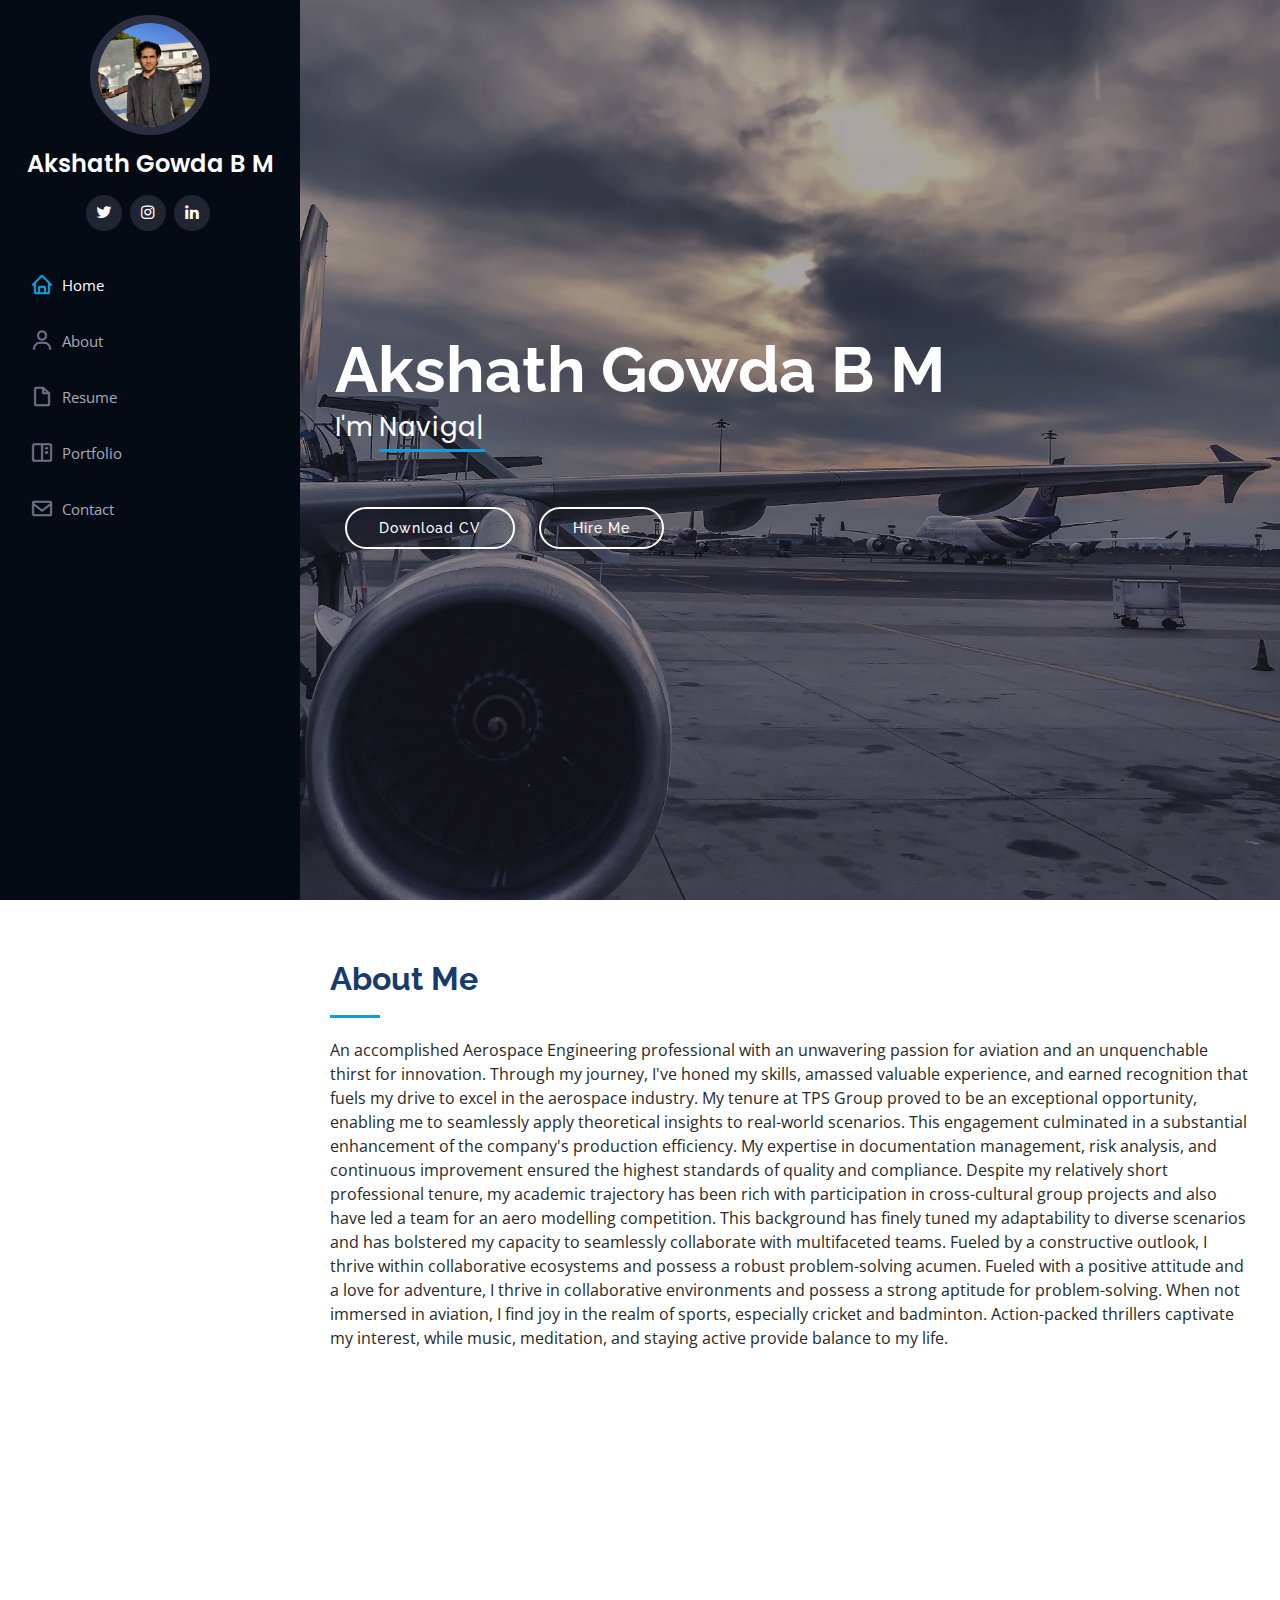
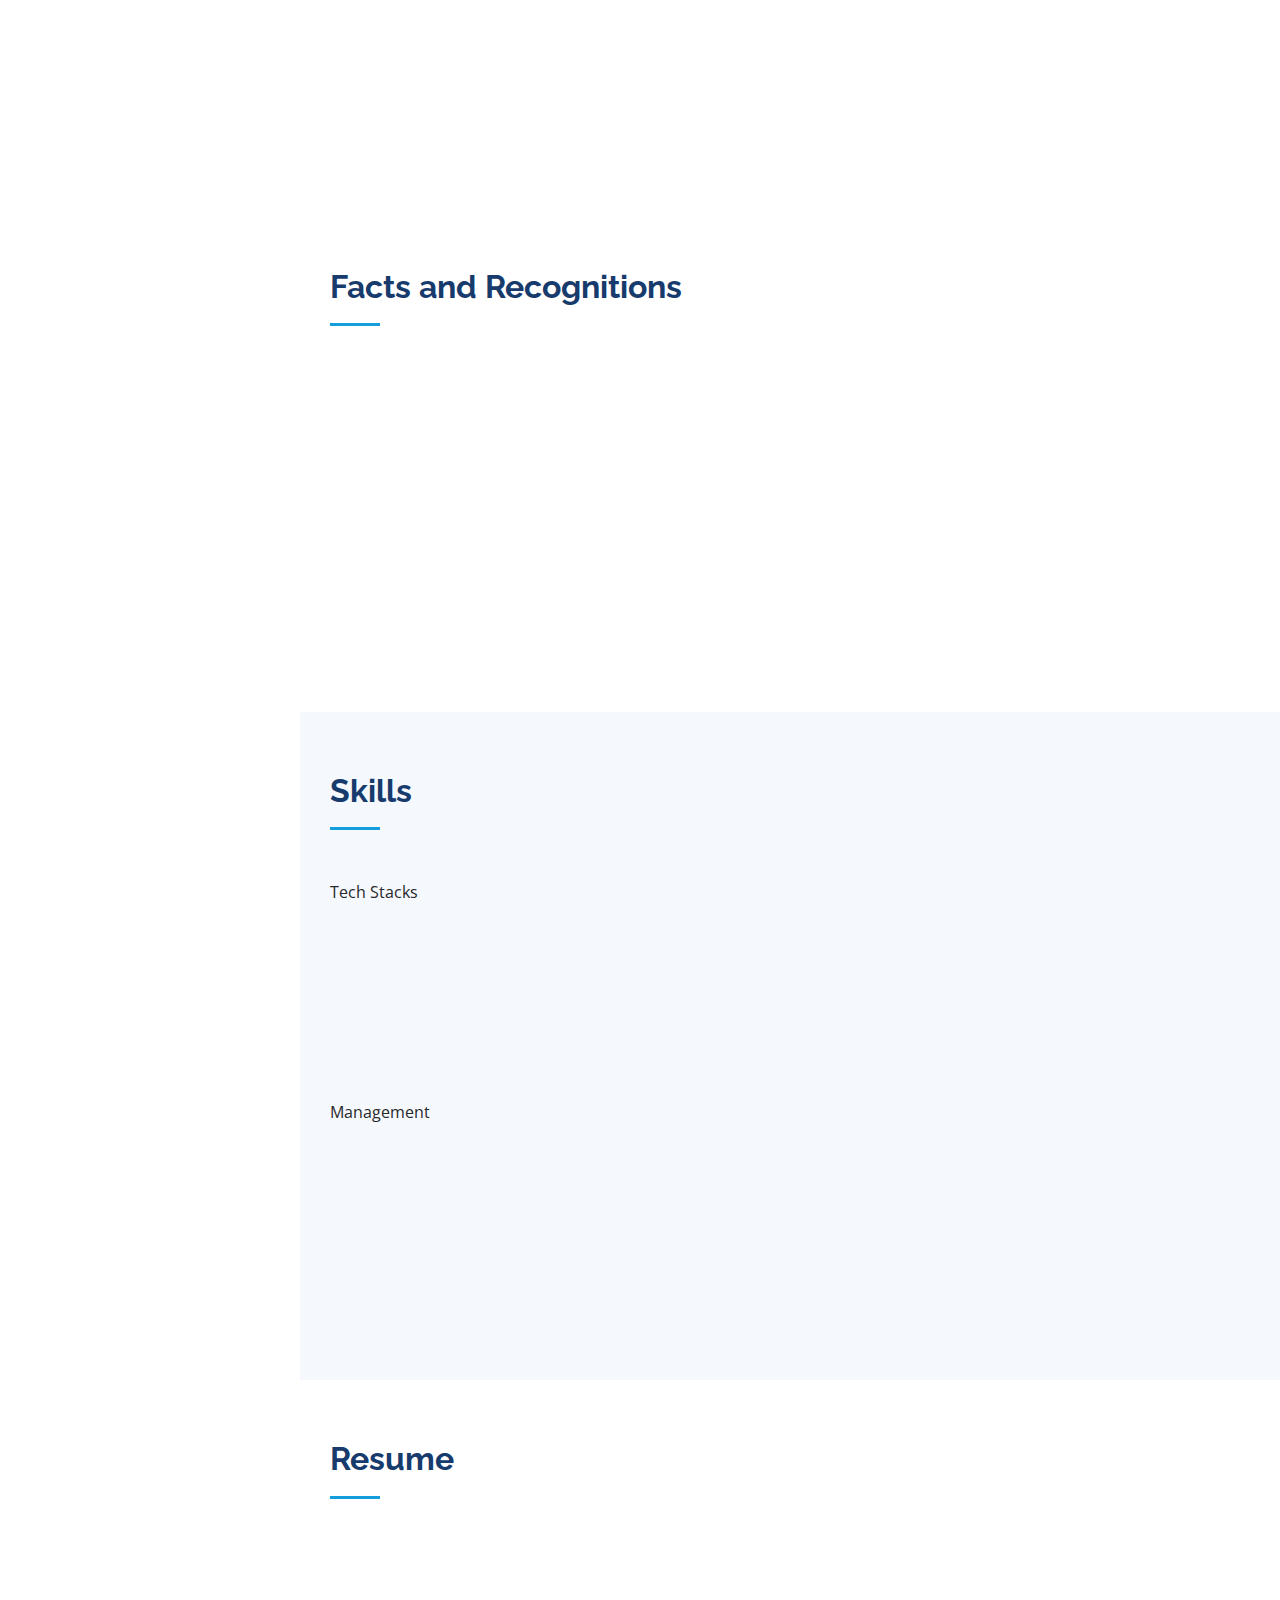
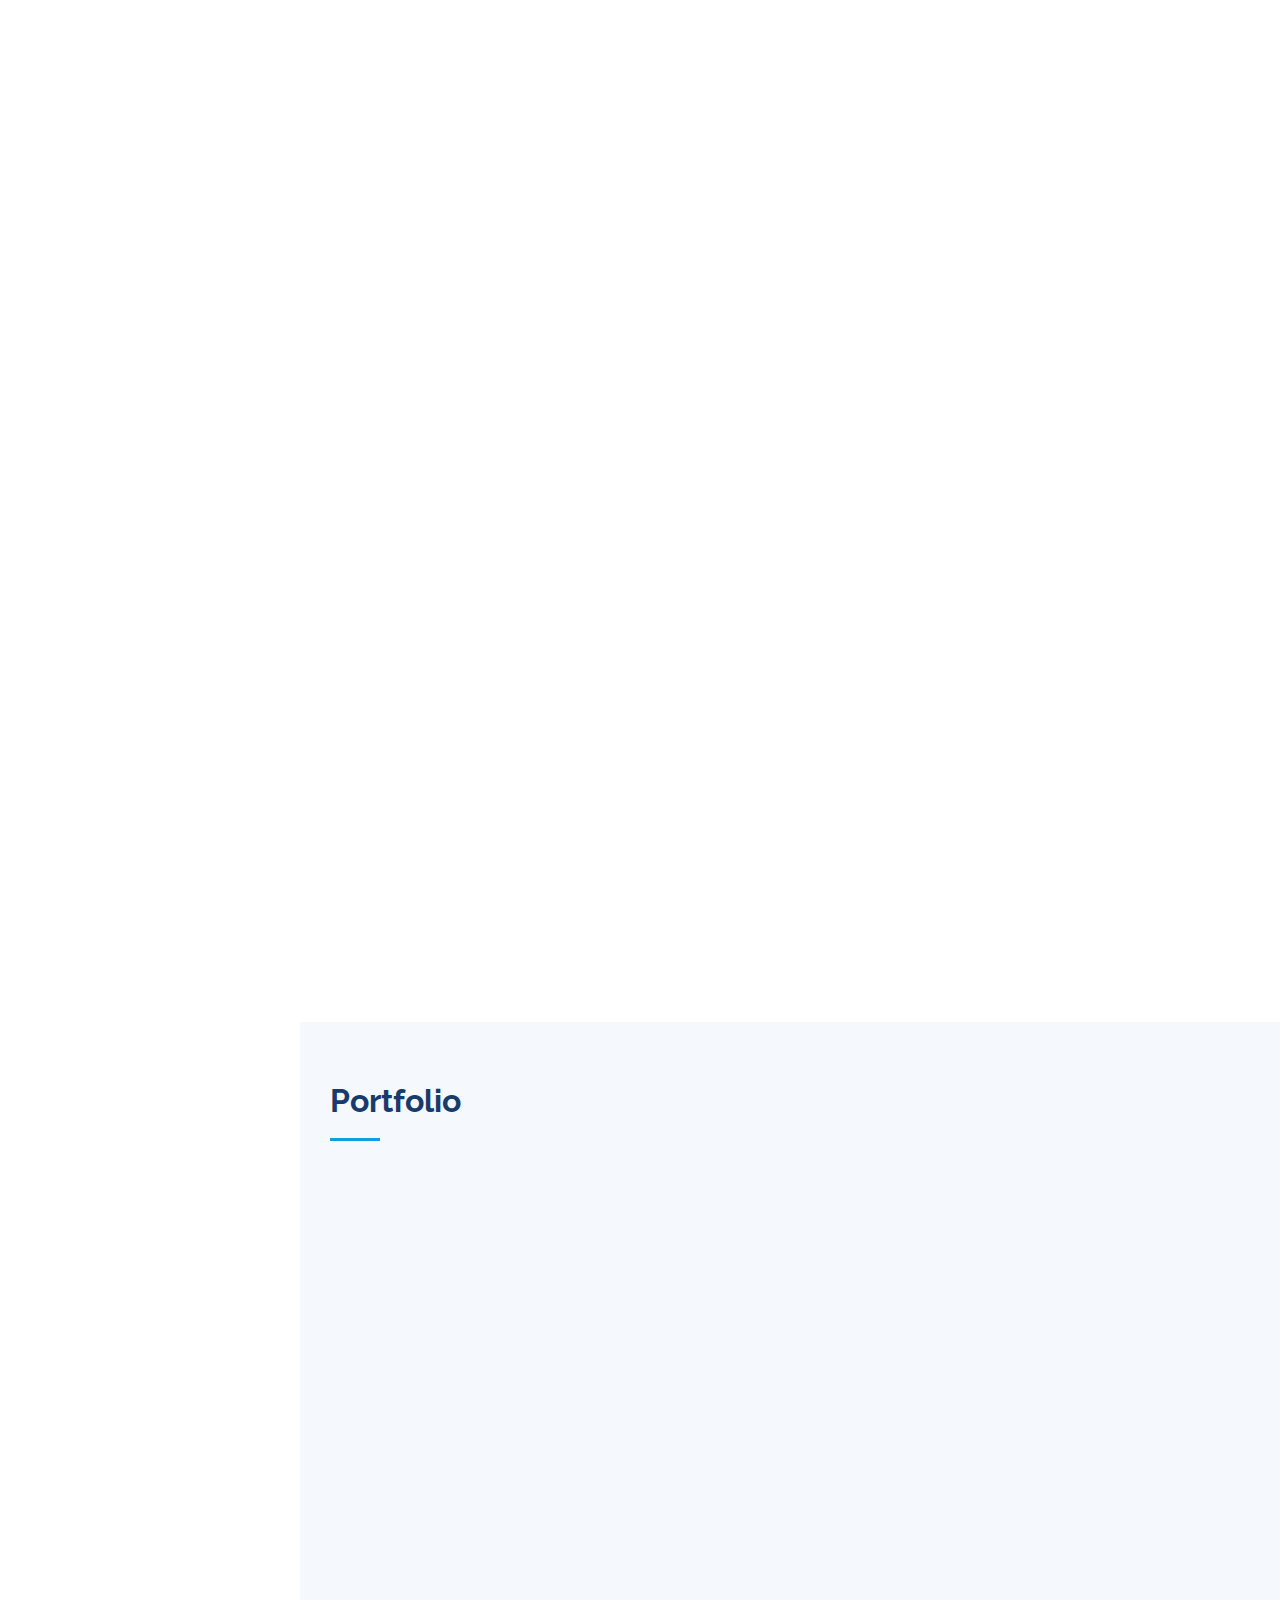
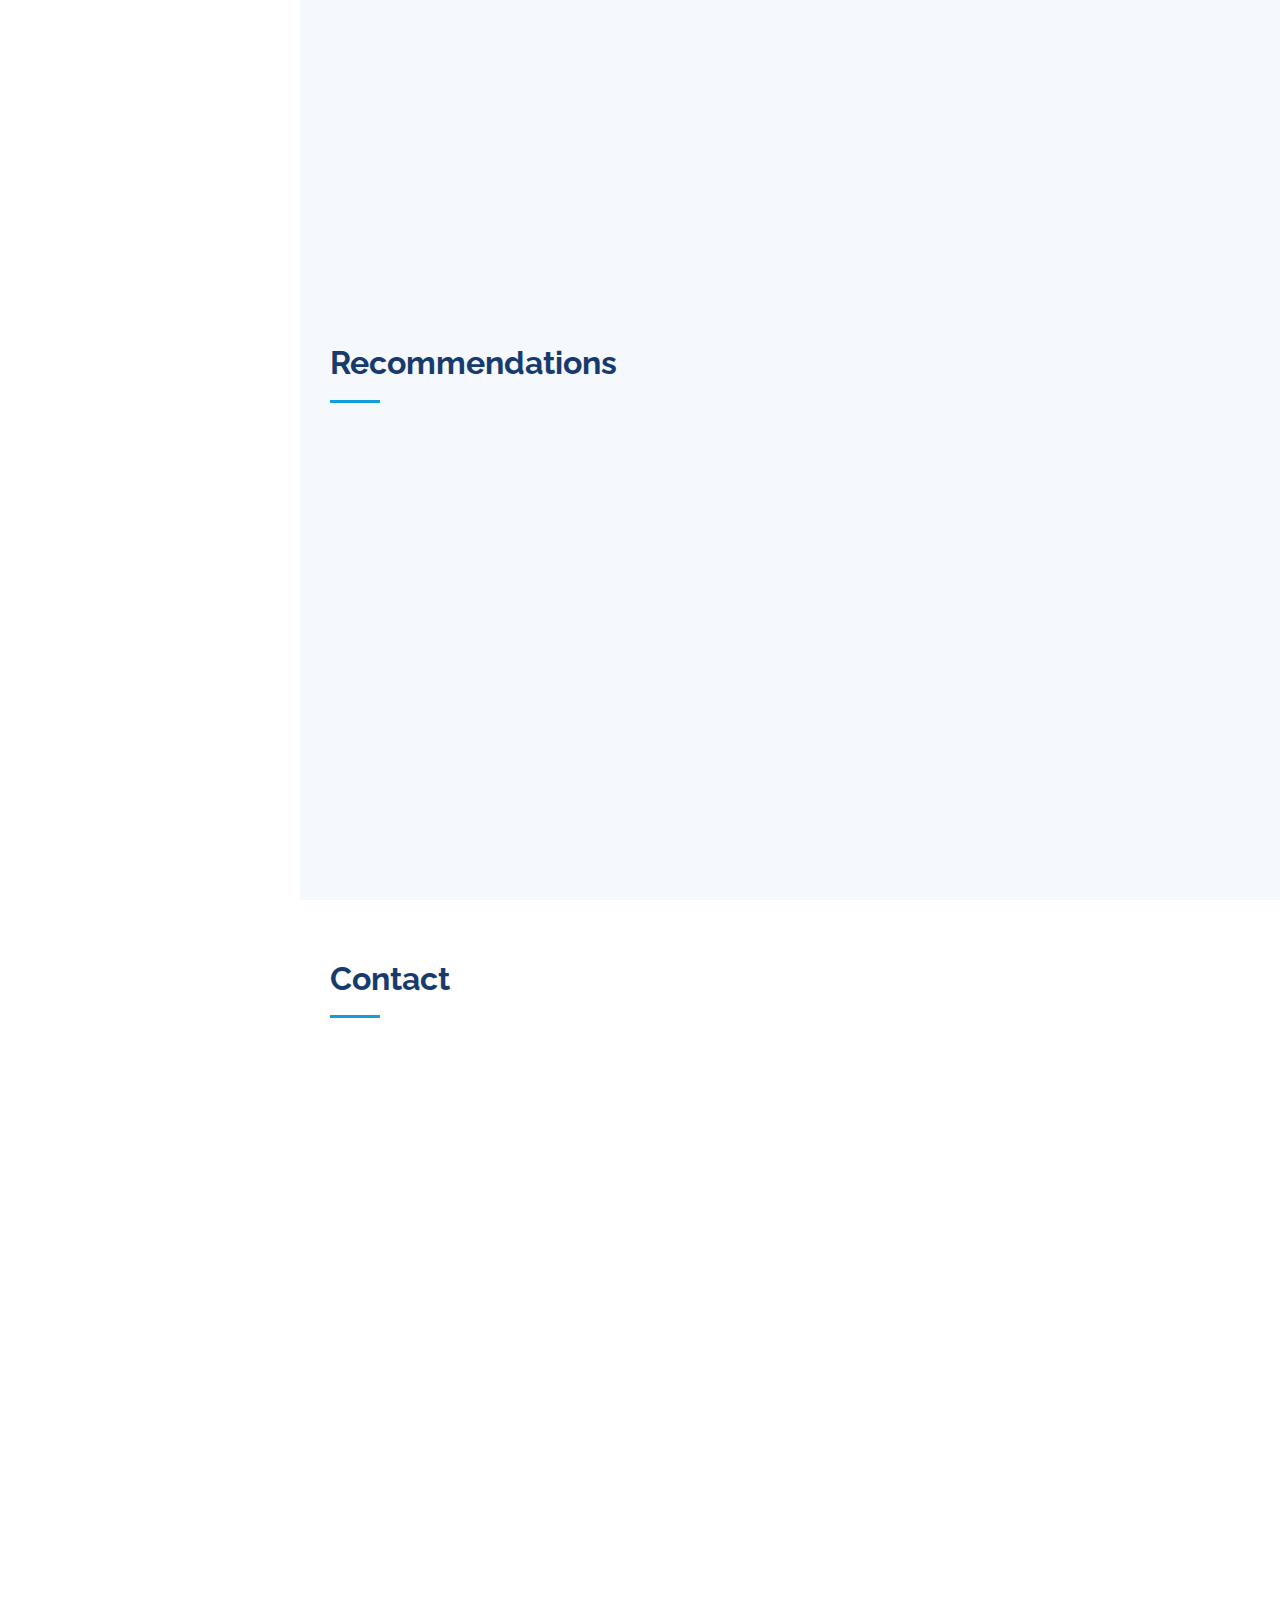
==== commit bc4c6eed: "minor changes" ====
--- a/index.html
+++ b/index.html
@@ -75,7 +75,7 @@
     <div class="hero-container" data-aos="fade-in">
       <h1>Akshath Gowda B M</h1>
       <p>I'm <span class="typed" data-typed-items="Navigating the Skies of Aerospace Excellence"></span></p>
-      <a href="#contact" class="about-btn scrollto">Download CV</a> <a href="#contact" class="about-btn scrollto">Hire Me</a> 
+      <a href="https://drive.google.com/file/d/1xesOqvV7dmiwEVDO7-kF_Xeev4FuBlj0/view?usp=sharing" class="about-btn scrollto">Download CV</a> <a href="#contact" class="about-btn scrollto">Hire Me</a> 
     </div>
   </section><!-- End Hero -->
 
@@ -201,18 +201,18 @@
             </div>
 
             <div class="progress">
-              <span class="skill">SQL  <i class="val">75%</i></span>
+              <span class="skill">SQL  <i class="val">60%</i></span>
+              <div class="progress-bar-wrap">
+                <div class="progress-bar" role="progressbar" aria-valuenow="60" aria-valuemin="0" aria-valuemax="100"></div>
+              </div>
+            </div>
+
+            <div class="progress">
+              <span class="skill">Jira  <i class="val">75%</i></span>
               <div class="progress-bar-wrap">
                 <div class="progress-bar" role="progressbar" aria-valuenow="75" aria-valuemin="0" aria-valuemax="100"></div>
               </div>
             </div>
-
-            <div class="progress">
-              <span class="skill">Jira  <i class="val">75%</i></span>
-              <div class="progress-bar-wrap">
-                <div class="progress-bar" role="progressbar" aria-valuenow="75" aria-valuemin="0" aria-valuemax="100"></div>
-              </div>
-            </div>
             
 
           </div>
@@ -220,9 +220,9 @@
           <div class="col-lg-6" data-aos="fade-up" data-aos-delay="100">
 
             <div class="progress">
-              <span class="skill">Catia V5  <i class="val">80%</i></span>
-              <div class="progress-bar-wrap">
-                <div class="progress-bar" role="progressbar" aria-valuenow="80" aria-valuemin="0" aria-valuemax="100"></div>
+              <span class="skill">Catia V5  <i class="val">60%</i></span>
+              <div class="progress-bar-wrap">
+                <div class="progress-bar" role="progressbar" aria-valuenow="60" aria-valuemin="0" aria-valuemax="100"></div>
               </div>
             </div>
 
@@ -383,6 +383,7 @@
               <li data-filter="*" class="filter-active">All</li>
               <li data-filter=".filter-app">Aircraft Certiﬁcation</li>
               <li data-filter=".filter-card">Airport & Flight Operations Project</li>
+              <li data-filter=".filter-card2">Airline Project</li>
               <li data-filter=".filter-web">Project Management</li>
               <li data-filter=".filter-web2">BTech Project</li>
             </ul>
@@ -401,11 +402,11 @@
             </div>
           </div>
 
-          <div class="col-lg-4 col-md-6 portfolio-item filter-card">
+          <div class="col-lg-4 col-md-6 portfolio-item filter-card2">
             <div class="portfolio-wrap">
               <img src="assets/img/portfolio/portfolio-2.jpg" class="img-fluid" alt="">
               <div class="portfolio-links">
-                <a href="assets/img/portfolio/portfolio-2.jpg" data-gallery="portfolioGallery" class="portfolio-lightbox" title="Airport & Flight Operations Project"><i class="bx bx-plus"></i></a>
+                <a href="assets/img/portfolio/portfolio-2.jpg" data-gallery="portfolioGallery" class="portfolio-lightbox" title="Airline Project"><i class="bx bx-plus"></i></a>
                 <a href="portfolio-details2.html" title="More Details"><i class="bx bx-link"></i></a>
               </div>
             </div>
